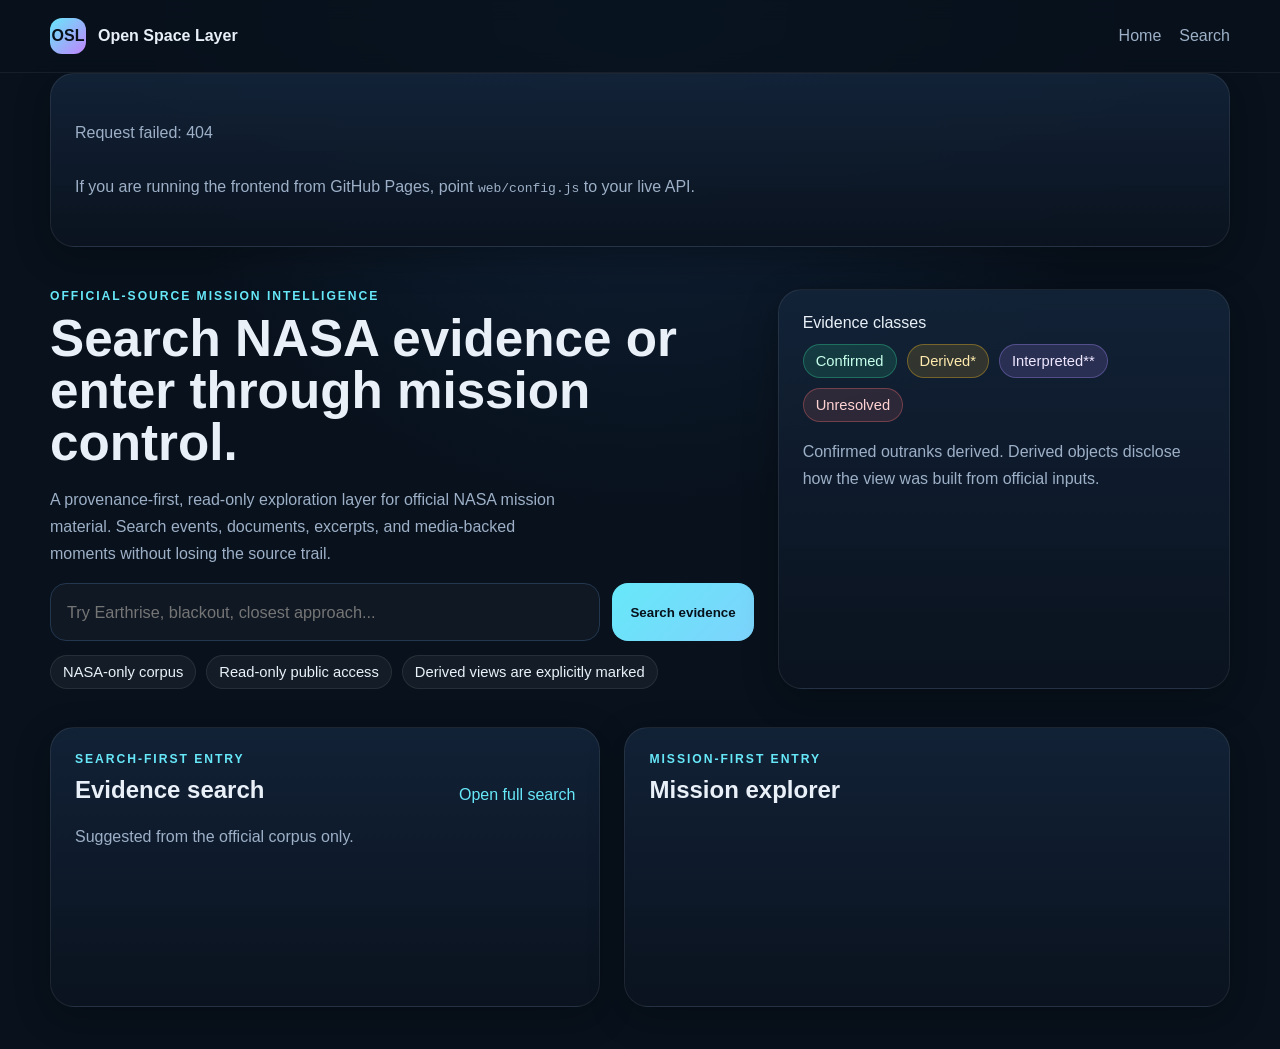
==== web/index.html @ 3f00243c "Add v0.3 frontend web folder" ====
<!doctype html>
<html lang="en">
  <head>
    <meta charset="UTF-8" />
    <meta name="viewport" content="width=device-width, initial-scale=1.0" />
    <title>Open Space Layer</title>
    <link rel="stylesheet" href="./styles.css" />
  </head>
  <body data-page="home">
    <header class="site-header">
      <div class="container nav">
        <a class="brand" href="./index.html">
          <span class="brand-mark">OSL</span>
          <span>Open Space Layer</span>
        </a>
        <div class="nav-links">
          <a href="./index.html">Home</a>
          <a href="./search.html">Search</a>
        </div>
      </div>
    </header>

    <main>
      <section class="hero container">
        <div class="hero-copy">
          <div class="eyebrow">Official-source mission intelligence</div>
          <h1>Search NASA evidence or enter through mission control.</h1>
          <p>
            A provenance-first, read-only exploration layer for official NASA mission material.
            Search events, documents, excerpts, and media-backed moments without losing the source trail.
          </p>
          <form id="hero-search-form" class="search-bar large">
            <input id="hero-search-input" type="text" placeholder="Try Earthrise, blackout, closest approach..." />
            <button type="submit">Search evidence</button>
          </form>
          <div class="trust-row">
            <span class="trust-pill">NASA-only corpus</span>
            <span class="trust-pill">Read-only public access</span>
            <span class="trust-pill">Derived views are explicitly marked</span>
          </div>
        </div>
        <aside class="hero-panel">
          <div class="panel-card">
            <div class="panel-label">Evidence classes</div>
            <div class="evidence-demo">
              <span class="badge confirmed">Confirmed</span>
              <span class="badge derived">Derived*</span>
              <span class="badge interpreted">Interpreted**</span>
              <span class="badge unresolved">Unresolved</span>
            </div>
            <p>
              Confirmed outranks derived. Derived objects disclose how the view was built from official inputs.
            </p>
          </div>
        </aside>
      </section>

      <section class="container split-grid">
        <section class="card card-lg">
          <div class="section-head">
            <div>
              <div class="eyebrow">Search-first entry</div>
              <h2>Evidence search</h2>
            </div>
            <a href="./search.html" class="text-link">Open full search</a>
          </div>
          <div id="topic-suggestions" class="chip-row"></div>
          <div class="muted">Suggested from the official corpus only.</div>
        </section>

        <section class="card card-lg">
          <div class="section-head">
            <div>
              <div class="eyebrow">Mission-first entry</div>
              <h2>Mission explorer</h2>
            </div>
          </div>
          <div id="missions-grid" class="mission-grid"></div>
        </section>
      </section>
    </main>

    <script src="./config.js"></script>
    <script src="./app.js"></script>
  </body>
</html>
---- web/styles.css ----
:root {
  --bg: #08111c;
  --panel: #0f1b2b;
  --panel-2: #132338;
  --text: #e9f0f8;
  --muted: #9db0c7;
  --line: #23374f;
  --accent: #67e8f9;
  --accent-2: #c084fc;
  --confirmed: #34d399;
  --derived: #fbbf24;
  --interpreted: #a78bfa;
  --unresolved: #f87171;
}
* { box-sizing: border-box; }
body {
  margin: 0;
  font-family: Inter, Segoe UI, Arial, sans-serif;
  background: radial-gradient(circle at top, #11243c 0%, var(--bg) 42%);
  color: var(--text);
}
a { color: inherit; text-decoration: none; }
.container { width: min(1180px, calc(100% - 32px)); margin: 0 auto; }
.site-header { border-bottom: 1px solid rgba(255,255,255,.06); position: sticky; top: 0; backdrop-filter: blur(10px); background: rgba(8,17,28,.84); z-index: 10; }
.nav { display:flex; align-items:center; justify-content:space-between; padding: 18px 0; gap: 20px; }
.brand { display:flex; align-items:center; gap: 12px; font-weight: 700; }
.brand-mark { display:grid; place-items:center; width: 36px; height: 36px; border-radius: 12px; background: linear-gradient(135deg, var(--accent), var(--accent-2)); color:#09111a; font-weight: 800; }
.nav-links { display:flex; gap: 18px; color: var(--muted); }
.hero { display:grid; grid-template-columns: 1.4fr .9fr; gap: 24px; padding: 42px 0 28px; }
.hero h1 { font-size: clamp(2.2rem, 4vw, 4.2rem); margin: 0 0 14px; line-height: 1.02; }
.hero p { color: var(--muted); max-width: 60ch; line-height: 1.7; }
.eyebrow { color: var(--accent); text-transform: uppercase; letter-spacing: .16em; font-size: .76rem; font-weight: 700; margin-bottom: 10px; }
.hero-panel, .card { background: linear-gradient(180deg, rgba(19,35,56,.94), rgba(10,19,31,.98)); border: 1px solid rgba(255,255,255,.08); border-radius: 24px; box-shadow: 0 10px 35px rgba(0,0,0,.28); }
.panel-card, .card { padding: 24px; }
.section-head { display:flex; justify-content:space-between; align-items:flex-end; gap: 16px; margin-bottom: 16px; }
.section-head.compact { align-items:center; }
.section-head h1, .section-head h2, .mission-hero h1 { margin: 0; }
.text-link { color: var(--accent); }
.search-bar { display:flex; gap: 12px; flex-wrap: wrap; }
.search-bar input, .filters-row select {
  flex: 1 1 260px;
  min-height: 48px;
  border-radius: 16px;
  border: 1px solid var(--line);
  background: rgba(255,255,255,.03);
  color: var(--text);
  padding: 0 16px;
}
.search-bar.large input { min-height: 58px; font-size: 1.02rem; }
button {
  min-height: 48px;
  border: 0;
  border-radius: 16px;
  padding: 0 18px;
  font-weight: 700;
  background: linear-gradient(135deg, var(--accent), #7dd3fc);
  color: #06111c;
  cursor: pointer;
}
.split-grid { display:grid; grid-template-columns: 1fr 1.1fr; gap: 24px; padding: 10px 0 42px; }
.card-lg { min-height: 280px; }
.chip-row, .trust-row { display:flex; gap: 10px; flex-wrap: wrap; margin-top: 14px; }
.trust-pill, .chip, .badge {
  display:inline-flex; align-items:center; gap: 8px; padding: 8px 12px; border-radius: 999px;
  background: rgba(255,255,255,.05); border: 1px solid rgba(255,255,255,.08); font-size: .92rem;
}
.badge.confirmed { background: rgba(52,211,153,.15); color: #c6ffea; border-color: rgba(52,211,153,.34); }
.badge.derived { background: rgba(251,191,36,.14); color: #fde9ad; border-color: rgba(251,191,36,.34); }
.badge.interpreted { background: rgba(167,139,250,.16); color: #efe6ff; border-color: rgba(167,139,250,.34); }
.badge.unresolved { background: rgba(248,113,113,.13); color: #ffd3d3; border-color: rgba(248,113,113,.34); }
.evidence-demo { display:flex; gap: 10px; flex-wrap: wrap; margin: 12px 0 10px; }
.muted { color: var(--muted); margin-top: 8px; }
.mission-grid, .results-list, .timeline-list, .evidence-list { display:grid; gap: 14px; }
.mission-card, .result-card, .timeline-item, .evidence-card {
  background: rgba(255,255,255,.03); border: 1px solid rgba(255,255,255,.06); border-radius: 20px; padding: 18px;
}
.mission-card:hover, .result-card:hover, .timeline-item:hover { border-color: rgba(103,232,249,.35); }
.meta-row { display:flex; gap: 10px; flex-wrap: wrap; margin: 10px 0 8px; color: var(--muted); font-size: .9rem; }
.result-title, .timeline-title { font-size: 1.1rem; font-weight: 700; margin: 0; }
.result-snippet, .timeline-summary, .doc-text { color: var(--muted); line-height: 1.65; }
.filters-row { display:flex; gap: 12px; flex-wrap: wrap; margin-top: 16px; align-items:end; }
.filters-row label { display:grid; gap: 6px; color: var(--muted); }
.checkbox-label { display:flex !important; align-items:center; gap: 10px; min-height: 48px; }
.page-shell { display:grid; gap: 20px; padding: 28px 0 40px; }
.kv-grid { display:grid; grid-template-columns: repeat(3, minmax(0, 1fr)); gap: 12px; margin-top: 16px; }
.kv-card { background: rgba(255,255,255,.03); border-radius: 18px; padding: 14px; border: 1px solid rgba(255,255,255,.06); }
.kv-label { color: var(--muted); font-size: .84rem; text-transform: uppercase; letter-spacing: .08em; }
.kv-value { font-size: 1.2rem; font-weight: 700; margin-top: 8px; }
.disclosure { margin-top: 14px; padding: 14px; border-radius: 16px; background: rgba(255,255,255,.03); border: 1px solid rgba(255,255,255,.06); }
.code-note { font-family: ui-monospace, SFMono-Regular, Menlo, Consolas, monospace; font-size: .92rem; }
.source-link { color: var(--accent); }
.empty { color: var(--muted); padding: 10px 0; }
@media (max-width: 900px) {
  .hero, .split-grid { grid-template-columns: 1fr; }
  .kv-grid { grid-template-columns: 1fr; }
}
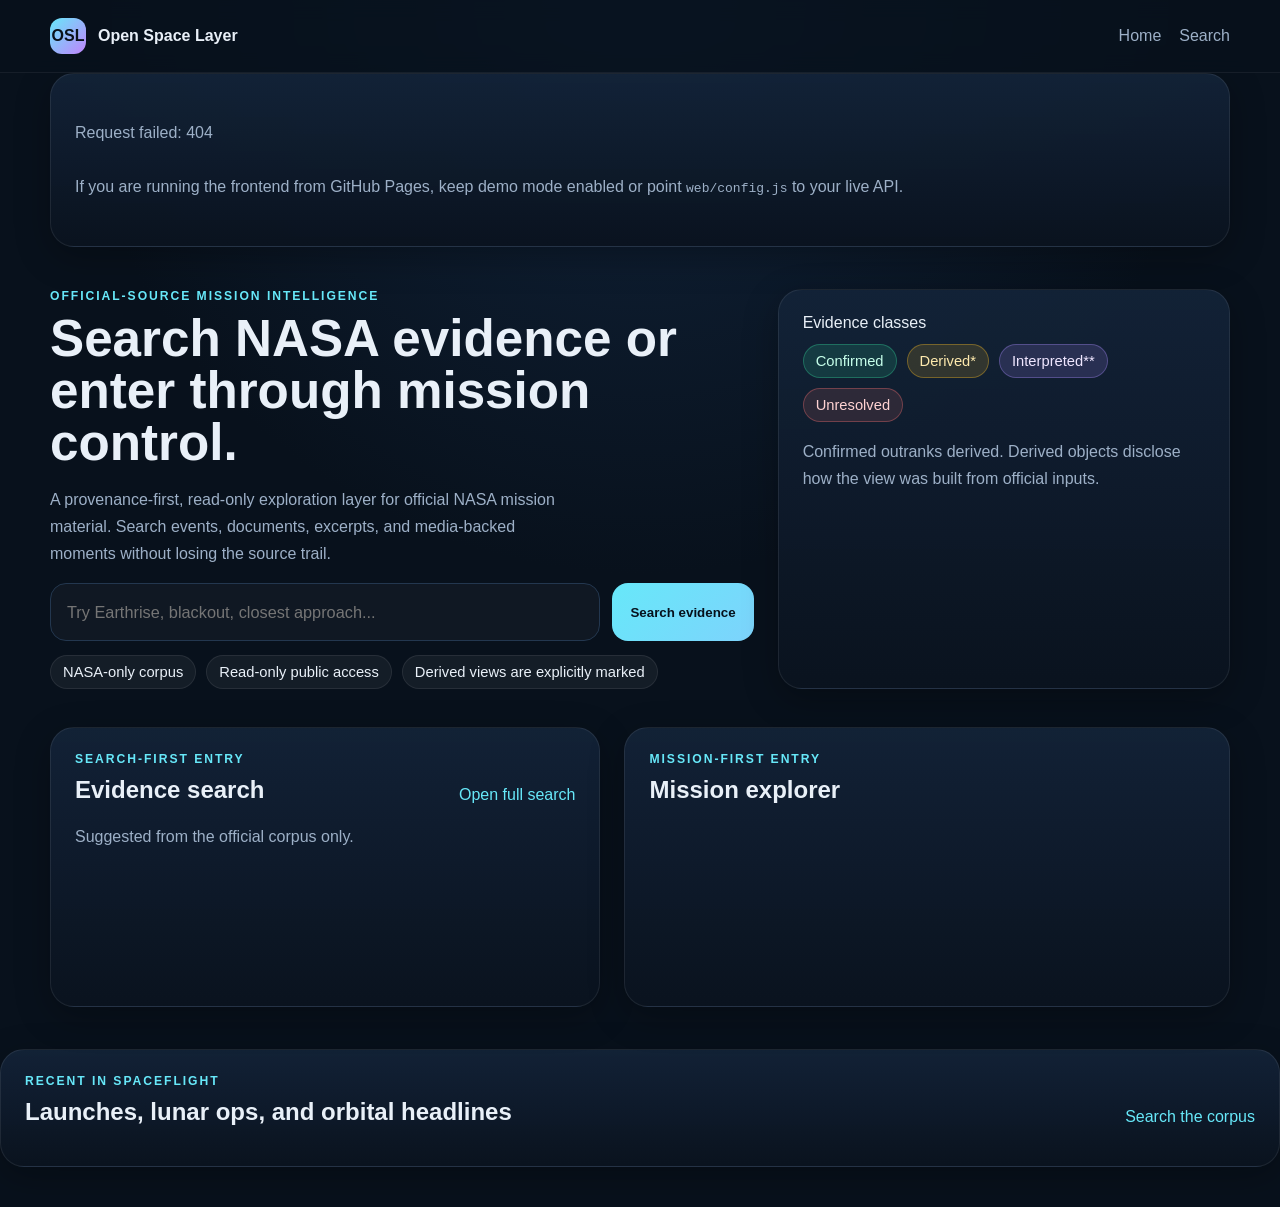
==== commit 915b33c8: "Add v0.6 search improvements and spaceflight news feed" ====
--- a/web/index.html
+++ b/web/index.html
@@ -78,9 +78,21 @@
           <div id="missions-grid" class="mission-grid"></div>
         </section>
       </section>
+
+      <section class="card news-card">
+        <div class="section-head">
+          <div>
+            <div class="eyebrow">Recent in spaceflight</div>
+            <h2>Launches, lunar ops, and orbital headlines</h2>
+          </div>
+          <a href="./search.html?q=Artemis" class="text-link">Search the corpus</a>
+        </div>
+        <div id="recent-news" class="news-list"></div>
+      </section>
     </main>
 
     <script src="./config.js"></script>
+    <script src="./demo-data.js"></script>
     <script src="./app.js"></script>
   </body>
 </html>
--- a/web/styles.css
+++ b/web/styles.css
@@ -94,3 +94,52 @@
   .hero, .split-grid { grid-template-columns: 1fr; }
   .kv-grid { grid-template-columns: 1fr; }
 }
+
+
+.citation-row { display:flex; gap:8px; flex-wrap:wrap; margin: 10px 0 6px; }
+.citation-chip {
+  min-height: 0;
+  padding: 6px 10px;
+  border-radius: 999px;
+  border: 1px solid rgba(103,232,249,.28);
+  background: rgba(103,232,249,.08);
+  color: #c7f9ff;
+  font-size: .84rem;
+  font-weight: 700;
+  cursor: pointer;
+}
+.citation-chip:hover { border-color: rgba(103,232,249,.55); background: rgba(103,232,249,.14); }
+.drawer-backdrop {
+  position: fixed; inset: 0; background: rgba(2,8,15,.72); backdrop-filter: blur(4px);
+  display: grid; place-items: center; padding: 24px; z-index: 50;
+}
+.drawer-backdrop.hidden { display:none; }
+.drawer-panel {
+  width: min(780px, 100%); max-height: min(82vh, 920px); overflow: auto;
+  background: linear-gradient(180deg, rgba(19,35,56,.98), rgba(10,19,31,1));
+  border: 1px solid rgba(255,255,255,.08); border-radius: 24px; padding: 22px;
+  box-shadow: 0 30px 90px rgba(0,0,0,.5);
+}
+.drawer-head { display:flex; align-items:flex-start; justify-content:space-between; gap:16px; margin-bottom: 16px; }
+.drawer-close {
+  min-height: 40px; min-width: 40px; border-radius: 12px; padding: 0;
+  background: rgba(255,255,255,.06); color: var(--text); border: 1px solid rgba(255,255,255,.08);
+}
+.drawer-body { display:grid; gap: 14px; }
+.drawer-meta { display:flex; gap: 8px; flex-wrap: wrap; }
+.citation-grid { grid-template-columns: repeat(3, minmax(0, 1fr)); }
+.citation-small { font-size: .95rem; line-height: 1.4; }
+.excerpt-highlight { border-color: rgba(103,232,249,.55); box-shadow: 0 0 0 1px rgba(103,232,249,.22) inset; }
+body.drawer-open { overflow: hidden; }
+
+.cat-banner{display:flex;gap:14px;justify-content:flex-end;align-items:center;padding-top:18px;color:#ffd7f4;font-size:1.4rem;opacity:.92}
+.news-card{margin-bottom:40px}
+.news-list{display:grid;grid-template-columns:repeat(2,minmax(0,1fr));gap:14px}
+.news-item{background:rgba(255,255,255,.03);border:1px solid rgba(255,255,255,.06);border-radius:20px;padding:18px;position:relative;overflow:hidden}
+.news-item::after{content:'🐾';position:absolute;right:14px;bottom:10px;opacity:.14;font-size:2.1rem}
+.news-actions{display:flex;gap:10px;flex-wrap:wrap;margin-top:12px}
+.hero h1 .spark{color:#ffd7f4;text-shadow:0 0 18px rgba(255,215,244,.28)}
+.mission-card::before,.result-card::before,.timeline-item::before{content:'';position:absolute}
+.mission-card,.result-card,.timeline-item{position:relative;overflow:hidden}
+.mission-card::after,.result-card::after,.timeline-item::after{content:'✦';position:absolute;right:16px;top:14px;color:rgba(255,215,244,.18);font-size:1.2rem}
+@media (max-width: 900px){.news-list{grid-template-columns:1fr}.cat-banner{justify-content:flex-start}}
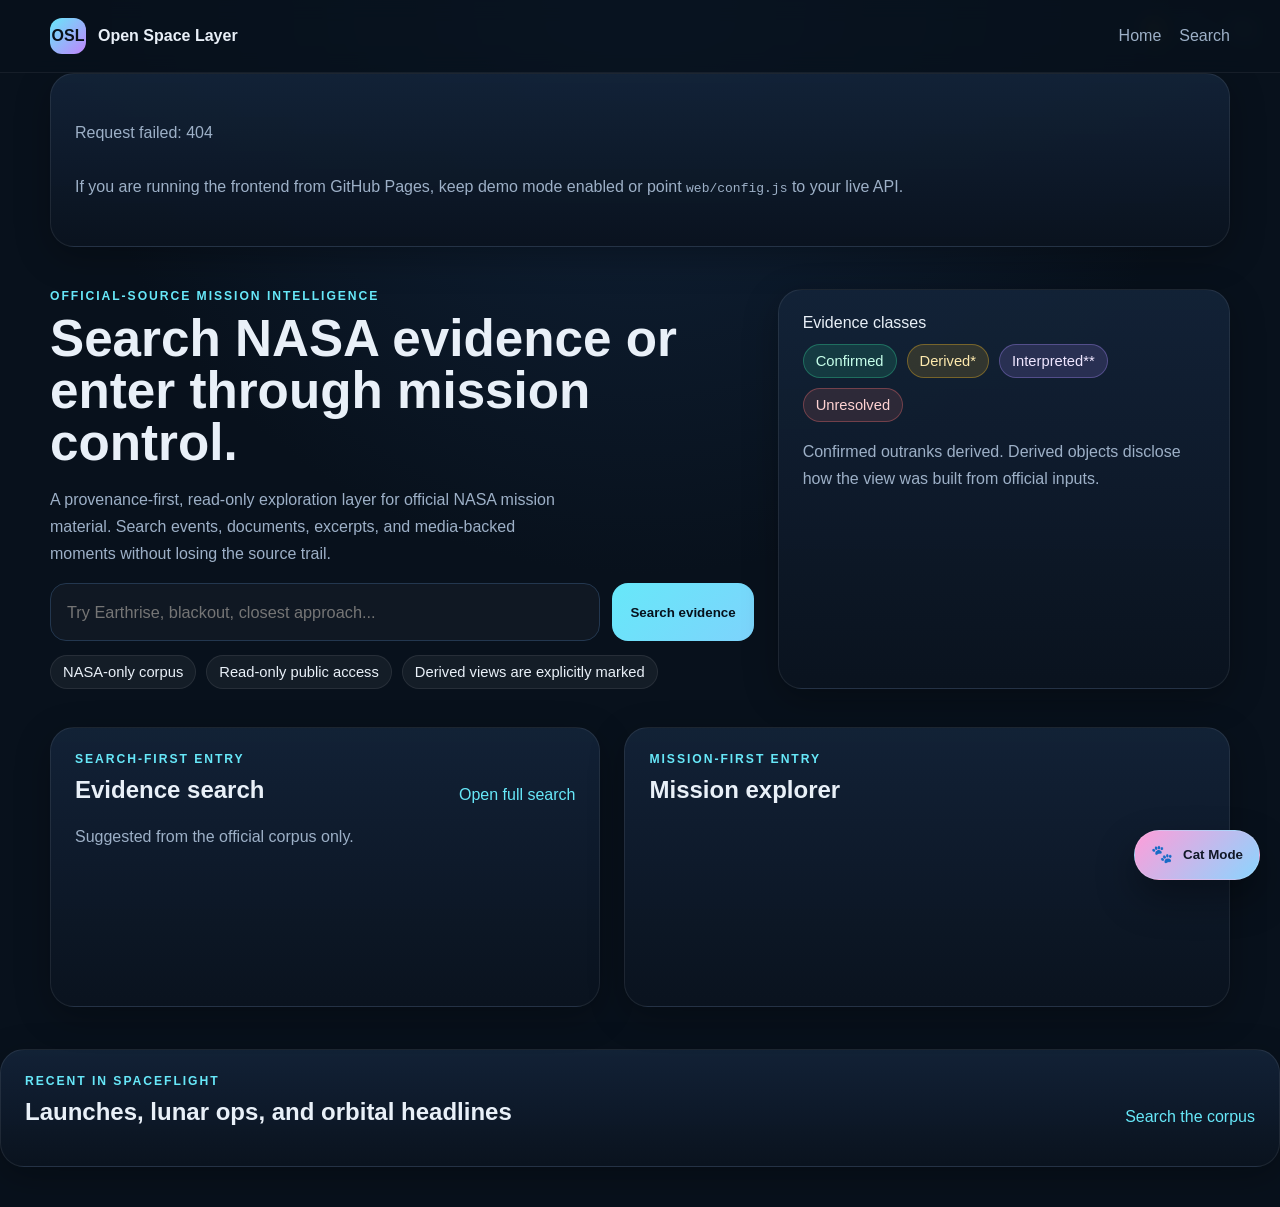
==== commit 83c90b0b: "Add v0.7 Cat Mode" ====
--- a/web/index.html
+++ b/web/index.html
@@ -94,5 +94,6 @@
     <script src="./config.js"></script>
     <script src="./demo-data.js"></script>
     <script src="./app.js"></script>
+    <script src="./cat-mode.js"></script>
   </body>
 </html>
--- a/web/styles.css
+++ b/web/styles.css
@@ -143,3 +143,166 @@
 .mission-card,.result-card,.timeline-item{position:relative;overflow:hidden}
 .mission-card::after,.result-card::after,.timeline-item::after{content:'✦';position:absolute;right:16px;top:14px;color:rgba(255,215,244,.18);font-size:1.2rem}
 @media (max-width: 900px){.news-list{grid-template-columns:1fr}.cat-banner{justify-content:flex-start}}
+
+
+/* v0.7 Cat Mode */
+.cat-launcher {
+  position: fixed;
+  right: 1.25rem;
+  bottom: 1.25rem;
+  z-index: 60;
+  border: 1px solid rgba(255,255,255,0.15);
+  background: linear-gradient(135deg, #ff9dd9, #8ad5ff);
+  color: #111827;
+  border-radius: 999px;
+  padding: 0.85rem 1rem;
+  display: inline-flex;
+  gap: 0.6rem;
+  align-items: center;
+  font-weight: 800;
+  box-shadow: 0 18px 38px rgba(0,0,0,0.35);
+  cursor: pointer;
+}
+.cat-launcher-face { font-size: 1.1rem; }
+.cat-launcher:hover { transform: translateY(-2px) scale(1.02); }
+.cat-modal {
+  position: fixed;
+  inset: 0;
+  background: rgba(2, 6, 23, 0.8);
+  backdrop-filter: blur(8px);
+  z-index: 70;
+  display: grid;
+  place-items: center;
+  padding: 1rem;
+}
+.cat-modal.hidden { display: none; }
+.cat-modal-panel {
+  width: min(900px, 100%);
+  background: linear-gradient(180deg, rgba(16,23,42,0.98), rgba(30,41,59,0.98));
+  border: 1px solid rgba(255,255,255,0.1);
+  border-radius: 28px;
+  box-shadow: 0 30px 80px rgba(0,0,0,0.45);
+  padding: 1.25rem;
+}
+.cat-modal-head {
+  display: flex;
+  justify-content: space-between;
+  align-items: center;
+  gap: 1rem;
+}
+.cat-modal-head h2 { margin: 0.2rem 0 0; }
+.cat-head-icons { display: flex; gap: 0.5rem; font-size: 1.4rem; }
+.cat-close {
+  font-size: 1.8rem;
+  border: 0;
+  background: transparent;
+  color: #fff;
+  cursor: pointer;
+}
+.cat-subhead { color: #cbd5e1; margin: 0.6rem 0 1rem; }
+.cat-tab-row { display: flex; gap: 0.5rem; margin-bottom: 1rem; flex-wrap: wrap; }
+.cat-tab {
+  border: 1px solid rgba(255,255,255,0.12);
+  background: rgba(255,255,255,0.04);
+  color: #fff;
+  padding: 0.65rem 0.9rem;
+  border-radius: 999px;
+  cursor: pointer;
+  font-weight: 700;
+}
+.cat-tab.active {
+  background: linear-gradient(135deg, rgba(255,157,217,0.22), rgba(138,213,255,0.22));
+  border-color: rgba(255,255,255,0.28);
+}
+.cat-tab-panel.hidden { display: none; }
+.cat-live-grid {
+  display: grid;
+  grid-template-columns: repeat(auto-fit, minmax(240px, 1fr));
+  gap: 1rem;
+}
+.cat-live-card, .cat-fact-card {
+  background: rgba(255,255,255,0.04);
+  border: 1px solid rgba(255,255,255,0.08);
+  border-radius: 20px;
+  padding: 1rem;
+}
+.cat-live-card h3 { margin: 0.45rem 0; }
+.cat-live-actions { margin-top: 0.9rem; }
+.cat-note {
+  margin-top: 0.9rem;
+  color: #cbd5e1;
+  background: rgba(255,255,255,0.04);
+  border-radius: 16px;
+  padding: 0.85rem 1rem;
+}
+.cat-stage {
+  position: relative;
+  overflow: hidden;
+  min-height: 280px;
+  border-radius: 24px;
+  border: 1px solid rgba(255,255,255,0.08);
+  background: radial-gradient(circle at top, rgba(147,197,253,0.2), rgba(12,18,33,0.95));
+}
+.cat-float {
+  position: absolute;
+  font-size: 2.2rem;
+  animation: catFloat 8s ease-in-out infinite;
+}
+.cat-one { left: 8%; top: 16%; animation-delay: 0s; }
+.cat-two { right: 10%; top: 22%; animation-delay: 1.3s; }
+.cat-three { left: 18%; bottom: 22%; animation-delay: 2.2s; }
+.cat-four { right: 16%; bottom: 18%; animation-delay: 0.7s; }
+.cat-bed {
+  position: absolute;
+  left: 50%; bottom: 1.25rem; transform: translateX(-50%);
+  width: min(320px, 80%);
+  height: 110px;
+  border-radius: 999px;
+  background: linear-gradient(180deg, #f9a8d4, #f472b6);
+  box-shadow: inset 0 10px 25px rgba(255,255,255,0.22), 0 14px 30px rgba(0,0,0,0.35);
+}
+.cat-sleeper {
+  position: absolute;
+  left: 50%; top: 50%; transform: translate(-50%, -55%);
+  font-size: 3rem;
+  animation: catNod 2.5s ease-in-out infinite;
+}
+.sleep-bubble {
+  position: absolute;
+  right: 18%; top: 12%;
+  font-weight: 800; color: #111827;
+  animation: sleepPulse 2s ease-in-out infinite;
+}
+.cat-facts {
+  display: grid;
+  grid-template-columns: repeat(auto-fit, minmax(220px, 1fr));
+  gap: 1rem;
+  margin-top: 1rem;
+}
+body.cat-mode-open { overflow: hidden; }
+.hero::after {
+  content: '🐈  🐾  🛰️';
+  position: absolute;
+  right: 1rem;
+  top: 1rem;
+  opacity: 0.26;
+  letter-spacing: 0.35rem;
+  font-size: 1.4rem;
+}
+@keyframes catFloat {
+  0%, 100% { transform: translateY(0) rotate(0deg); }
+  50% { transform: translateY(-16px) rotate(6deg); }
+}
+@keyframes catNod {
+  0%, 100% { transform: translate(-50%, -55%) rotate(0deg); }
+  50% { transform: translate(-50%, -50%) rotate(-4deg); }
+}
+@keyframes sleepPulse {
+  0%, 100% { transform: scale(1); opacity: 0.7; }
+  50% { transform: scale(1.08); opacity: 1; }
+}
+@media (max-width: 640px) {
+  .cat-launcher-label { display: none; }
+  .cat-launcher { padding: 0.95rem; }
+  .cat-modal-panel { padding: 1rem; }
+}
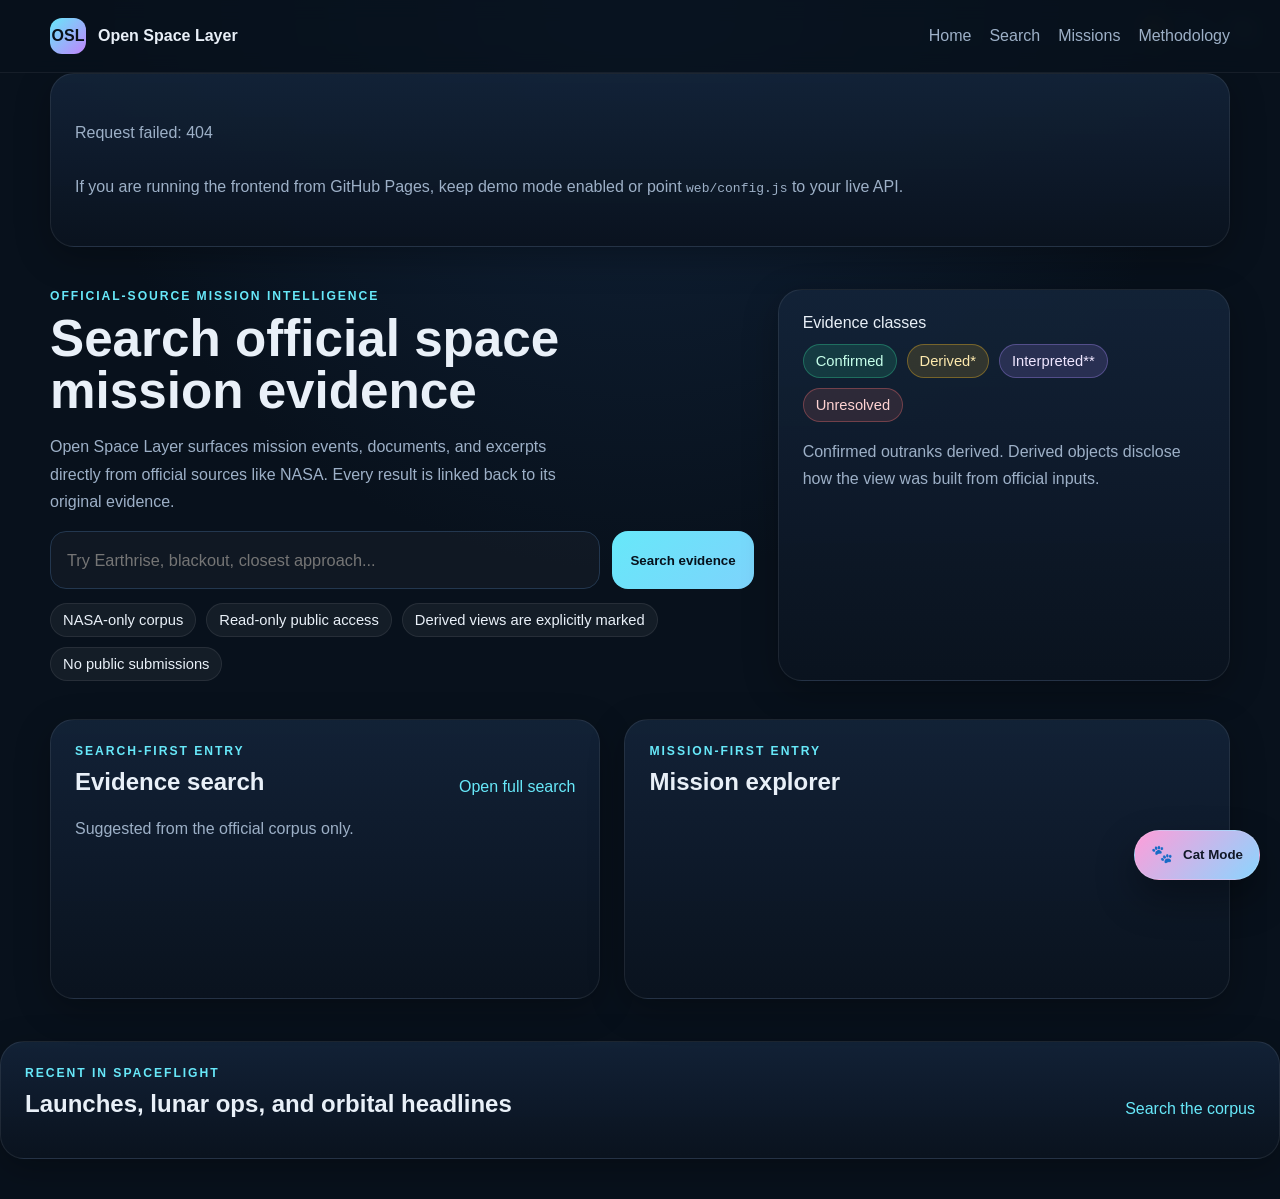
==== commit 7e874d7c: "v0.9 homepage polish" ====
--- a/web/index.html
+++ b/web/index.html
@@ -6,48 +6,70 @@
     <title>Open Space Layer</title>
     <link rel="stylesheet" href="./styles.css" />
   </head>
+
   <body data-page="home">
+    <!-- NAV -->
     <header class="site-header">
       <div class="container nav">
         <a class="brand" href="./index.html">
           <span class="brand-mark">OSL</span>
           <span>Open Space Layer</span>
         </a>
+
         <div class="nav-links">
           <a href="./index.html">Home</a>
           <a href="./search.html">Search</a>
+          <a href="./mission.html">Missions</a>
+          <a href="./methodology.html">Methodology</a>
         </div>
       </div>
     </header>
 
     <main>
+
+      <!-- HERO -->
       <section class="hero container">
         <div class="hero-copy">
           <div class="eyebrow">Official-source mission intelligence</div>
-          <h1>Search NASA evidence or enter through mission control.</h1>
+
+          <h1>Search official space mission evidence</h1>
+
           <p>
-            A provenance-first, read-only exploration layer for official NASA mission material.
-            Search events, documents, excerpts, and media-backed moments without losing the source trail.
+            Open Space Layer surfaces mission events, documents, and excerpts
+            directly from official sources like NASA.
+            Every result is linked back to its original evidence.
           </p>
+
           <form id="hero-search-form" class="search-bar large">
-            <input id="hero-search-input" type="text" placeholder="Try Earthrise, blackout, closest approach..." />
+            <input
+              id="hero-search-input"
+              type="text"
+              placeholder="Try Earthrise, blackout, closest approach..."
+            />
             <button type="submit">Search evidence</button>
           </form>
+
+          <!-- TRUST -->
           <div class="trust-row">
             <span class="trust-pill">NASA-only corpus</span>
             <span class="trust-pill">Read-only public access</span>
             <span class="trust-pill">Derived views are explicitly marked</span>
+            <span class="trust-pill">No public submissions</span>
           </div>
         </div>
+
+        <!-- SIDE PANEL -->
         <aside class="hero-panel">
           <div class="panel-card">
             <div class="panel-label">Evidence classes</div>
+
             <div class="evidence-demo">
               <span class="badge confirmed">Confirmed</span>
               <span class="badge derived">Derived*</span>
               <span class="badge interpreted">Interpreted**</span>
               <span class="badge unresolved">Unresolved</span>
             </div>
+
             <p>
               Confirmed outranks derived. Derived objects disclose how the view was built from official inputs.
             </p>
@@ -55,7 +77,10 @@
         </aside>
       </section>
 
+      <!-- ENTRY POINTS -->
       <section class="container split-grid">
+
+        <!-- SEARCH -->
         <section class="card card-lg">
           <div class="section-head">
             <div>
@@ -64,10 +89,12 @@
             </div>
             <a href="./search.html" class="text-link">Open full search</a>
           </div>
+
           <div id="topic-suggestions" class="chip-row"></div>
           <div class="muted">Suggested from the official corpus only.</div>
         </section>
 
+        <!-- MISSIONS -->
         <section class="card card-lg">
           <div class="section-head">
             <div>
@@ -75,25 +102,35 @@
               <h2>Mission explorer</h2>
             </div>
           </div>
+
           <div id="missions-grid" class="mission-grid"></div>
         </section>
+
       </section>
 
+      <!-- NEWS -->
       <section class="card news-card">
         <div class="section-head">
           <div>
             <div class="eyebrow">Recent in spaceflight</div>
             <h2>Launches, lunar ops, and orbital headlines</h2>
           </div>
-          <a href="./search.html?q=Artemis" class="text-link">Search the corpus</a>
+
+          <a href="./search.html?q=Artemis" class="text-link">
+            Search the corpus
+          </a>
         </div>
+
         <div id="recent-news" class="news-list"></div>
       </section>
+
     </main>
 
+    <!-- SCRIPTS -->
     <script src="./config.js"></script>
     <script src="./demo-data.js"></script>
     <script src="./app.js"></script>
     <script src="./cat-mode.js"></script>
+
   </body>
 </html>
